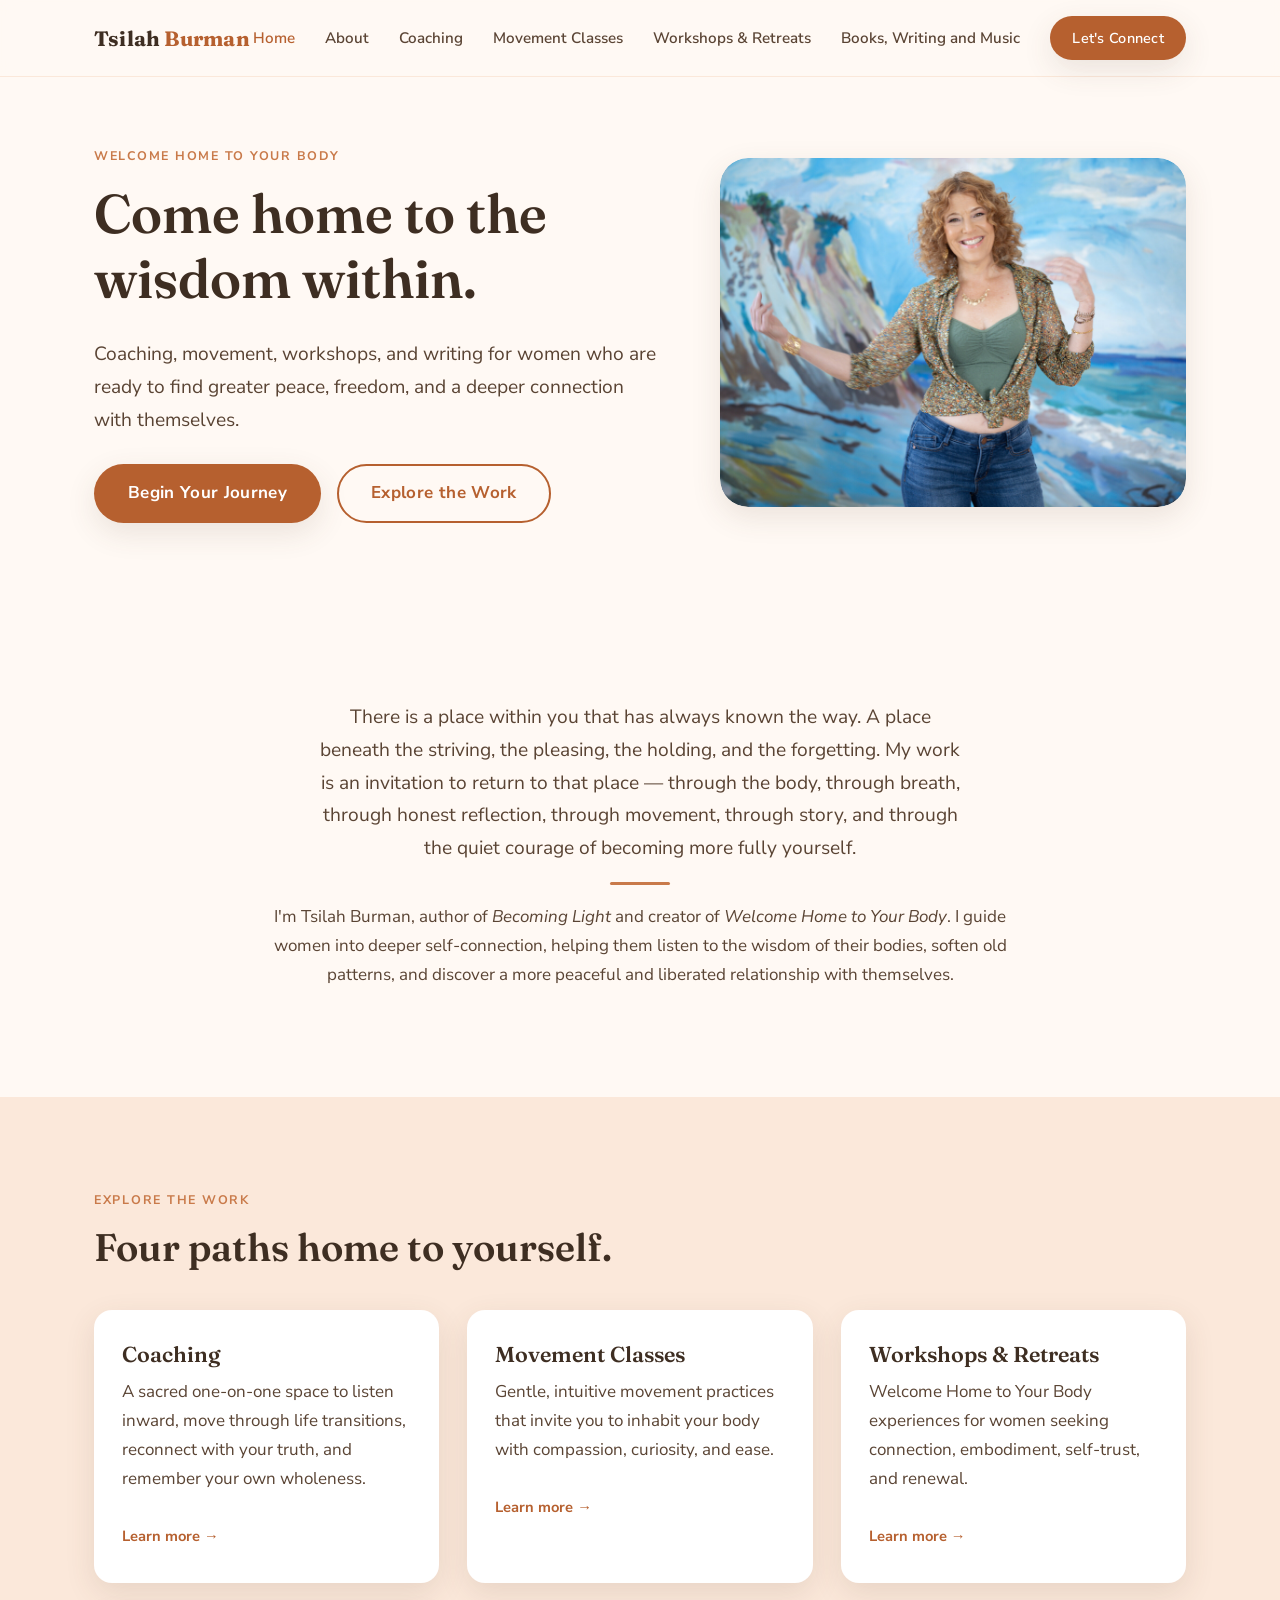
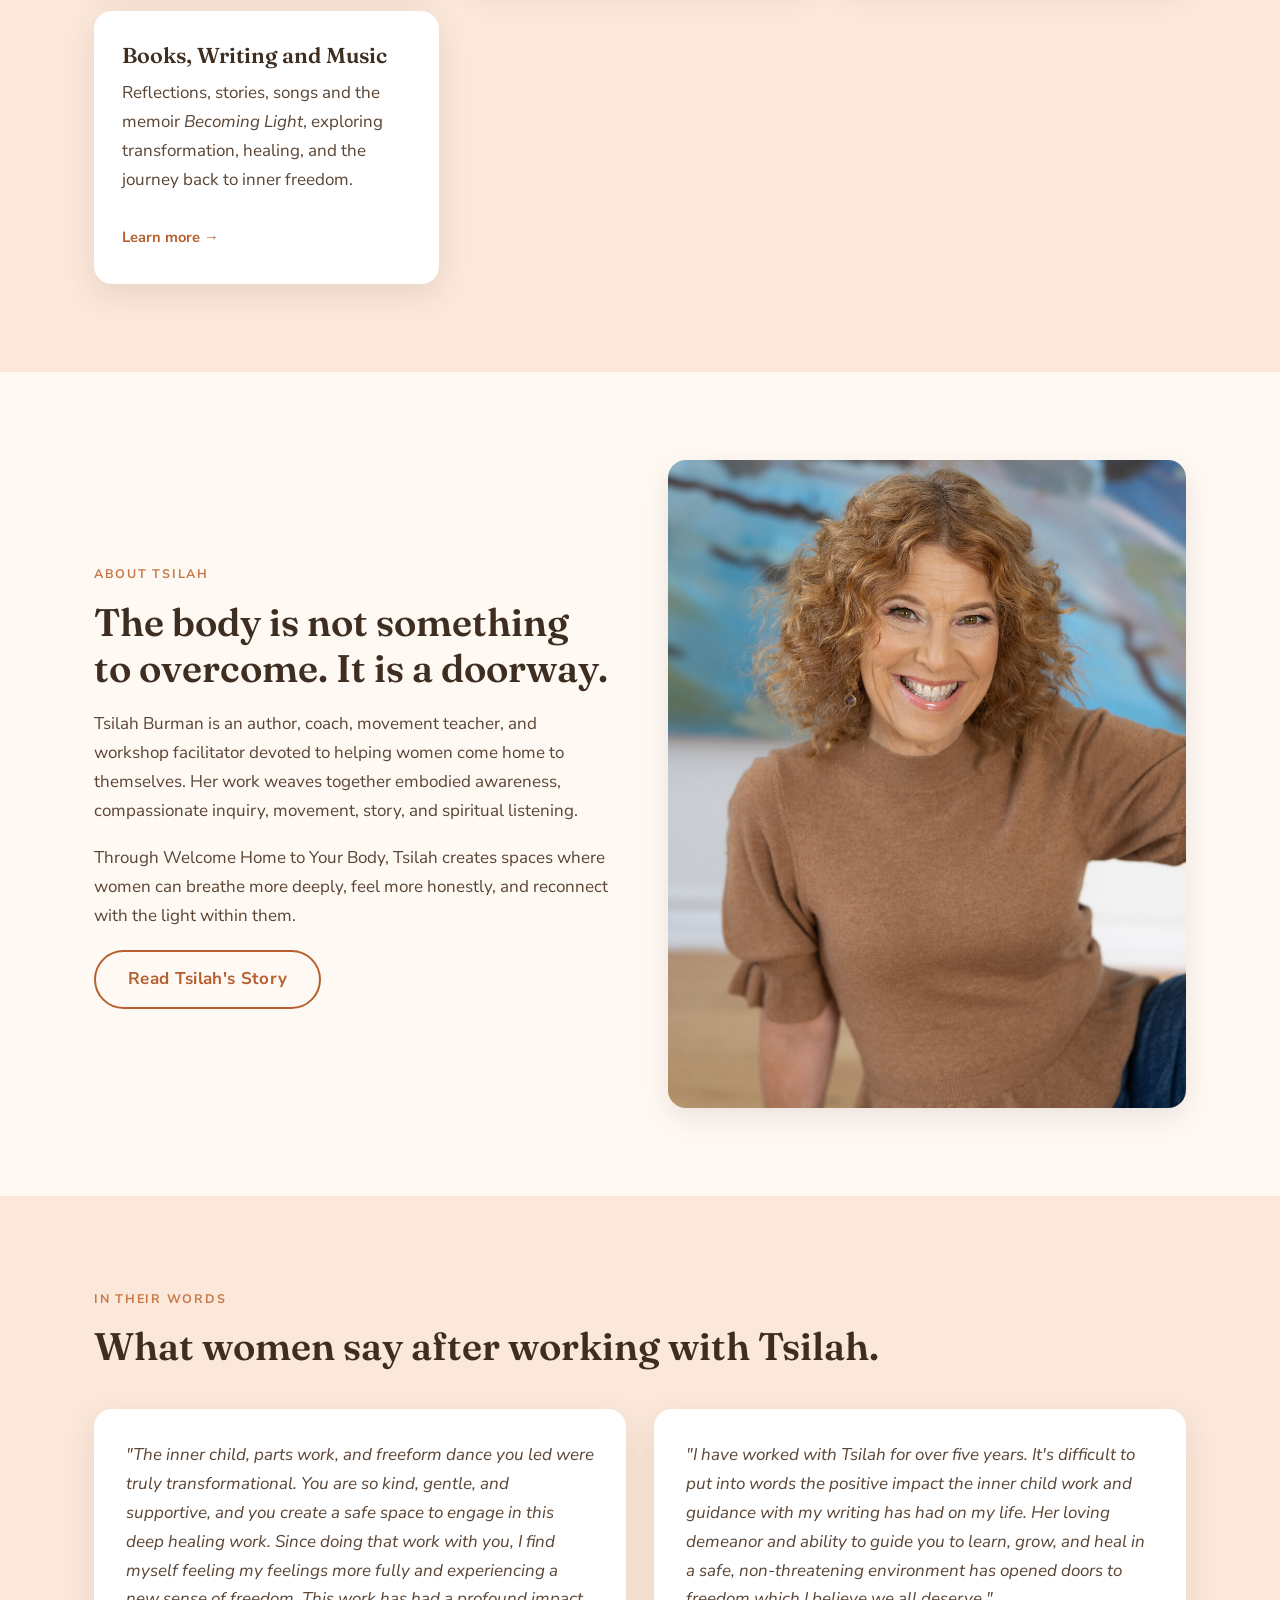
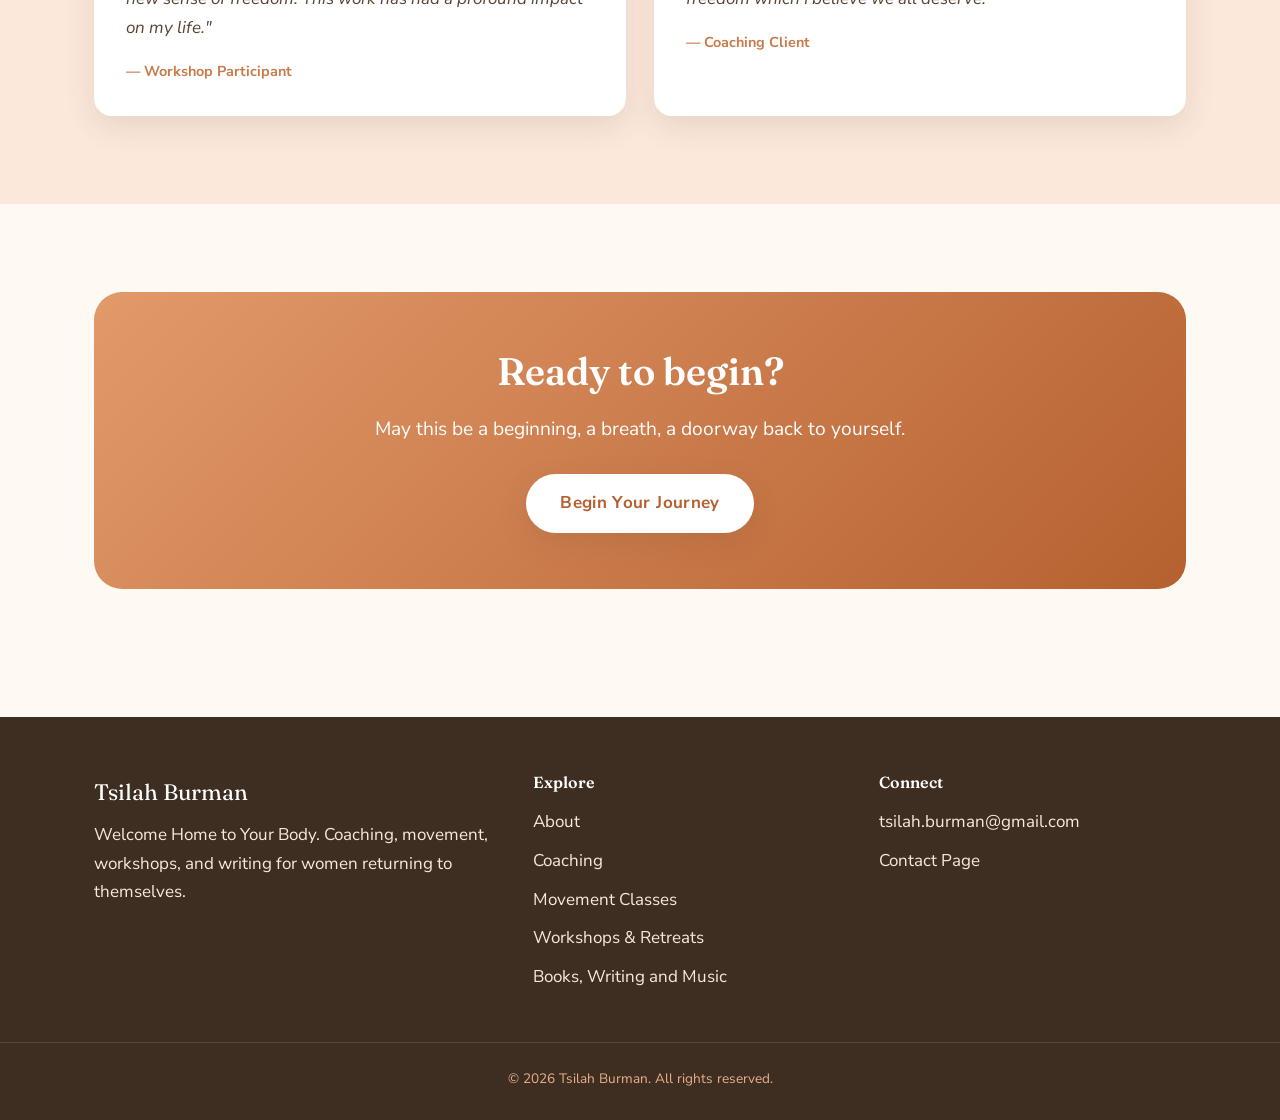
==== index.html @ 359145bc "first commit" ====
<!DOCTYPE html>
<html lang="en">
<head>
<meta charset="UTF-8">
<meta name="viewport" content="width=device-width, initial-scale=1.0">
<title>Welcome Home to Your Body | Tsilah Burman</title>
<meta name="description" content="Coaching, movement, workshops, and writing for women ready to find greater peace, freedom, and a deeper connection with themselves — with Tsilah Burman.">
<link rel="preconnect" href="https://fonts.googleapis.com">
<link href="https://fonts.googleapis.com/css2?family=Fraunces:ital,wght@0,500;0,600;0,700;1,500&family=Nunito+Sans:wght@400;600;700;800&display=swap" rel="stylesheet">
<link rel="stylesheet" href="assets/css/styles.css">
</head>
<body>

<header class="site-header">
  <div class="nav-wrap">
    <a class="brand" href="index.html">Tsilah <span>Burman</span></a>
    <button class="nav-toggle" aria-label="Toggle menu">☰</button>
    <ul class="nav-links">
      <li><a href="index.html" class="active">Home</a></li>
      <li><a href="about.html">About</a></li>
      <li><a href="coaching.html">Coaching</a></li>
      <li><a href="movement-classes.html">Movement Classes</a></li>
      <li><a href="workshops-retreats.html">Workshops &amp; Retreats</a></li>
      <li><a href="books-writing.html">Books, Writing and Music</a></li>
      <li><a href="contact.html" class="btn">Let's Connect</a></li>
    </ul>
  </div>
</header>

<section class="hero">
  <div class="container hero-grid">
    <div>
      <span class="eyebrow">Welcome Home to Your Body</span>
      <h1>Come home to the wisdom within.</h1>
      <p class="lede">Coaching, movement, workshops, and writing for women who are ready to find greater peace, freedom, and a deeper connection with themselves.</p>
      <div class="btn-row">
        <a href="contact.html" class="btn">Begin Your Journey</a>
        <a href="coaching.html" class="btn btn--ghost">Explore the Work</a>
      </div>
    </div>
    <div class="hero-art">
      <img src="assets/images/hero.jpg" alt="Tsilah Burman standing joyfully in front of a hand-painted ocean mural">
    </div>
  </div>
</section>

<section class="section">
  <div class="container">
    <div style="max-width:760px; margin:0 auto; text-align:center;">
      <p class="lede" style="margin:0 auto;">There is a place within you that has always known the way. A place beneath the striving, the pleasing, the holding, and the forgetting. My work is an invitation to return to that place — through the body, through breath, through honest reflection, through movement, through story, and through the quiet courage of becoming more fully yourself.</p>
      <div class="divider"></div>
      <p>I'm Tsilah Burman, author of <em>Becoming Light</em> and creator of <em>Welcome Home to Your Body</em>. I guide women into deeper self-connection, helping them listen to the wisdom of their bodies, soften old patterns, and discover a more peaceful and liberated relationship with themselves.</p>
    </div>
  </div>
</section>

<section class="section section--peach">
  <div class="container">
    <span class="eyebrow">Explore the Work</span>
    <h2>Four paths home to yourself.</h2>
    <div class="grid-3">
      <div class="card">
        <h3>Coaching</h3>
        <p>A sacred one-on-one space to listen inward, move through life transitions, reconnect with your truth, and remember your own wholeness.</p>
        <a class="card-link" href="coaching.html">Learn more →</a>
      </div>
      <div class="card">
        <h3>Movement Classes</h3>
        <p>Gentle, intuitive movement practices that invite you to inhabit your body with compassion, curiosity, and ease.</p>
        <a class="card-link" href="movement-classes.html">Learn more →</a>
      </div>
      <div class="card">
        <h3>Workshops &amp; Retreats</h3>
        <p>Welcome Home to Your Body experiences for women seeking connection, embodiment, self-trust, and renewal.</p>
        <a class="card-link" href="workshops-retreats.html">Learn more →</a>
      </div>
      <div class="card">
        <h3>Books, Writing and Music</h3>
        <p>Reflections, stories, songs and the memoir <em>Becoming Light</em>, exploring transformation, healing, and the journey back to inner freedom.</p>
        <a class="card-link" href="books-writing.html">Learn more →</a>
      </div>
    </div>
  </div>
</section>

<section class="section">
  <div class="container split">
    <div>
      <span class="eyebrow">About Tsilah</span>
      <h2>The body is not something to overcome. It is a doorway.</h2>
      <p>Tsilah Burman is an author, coach, movement teacher, and workshop facilitator devoted to helping women come home to themselves. Her work weaves together embodied awareness, compassionate inquiry, movement, story, and spiritual listening.</p>
      <p>Through Welcome Home to Your Body, Tsilah creates spaces where women can breathe more deeply, feel more honestly, and reconnect with the light within them.</p>
      <a class="btn btn--ghost" href="about.html">Read Tsilah's Story</a>
    </div>
    <div class="split-img">
      <img src="assets/images/headshot.jpg" alt="Portrait of Tsilah Burman smiling warmly">
    </div>
  </div>
</section>

<section class="section section--peach">
  <div class="container">
    <span class="eyebrow">In Their Words</span>
    <h2>What women say after working with Tsilah.</h2>
    <div class="testimonial-grid">
      <div class="testimonial">
        "The inner child, parts work, and freeform dance you led were truly transformational. You are so kind, gentle, and supportive, and you create a safe space to engage in this deep healing work. Since doing that work with you, I find myself feeling my feelings more fully and experiencing a new sense of freedom. This work has had a profound impact on my life."
        <cite>— Workshop Participant</cite>
      </div>
      <div class="testimonial">
        "I have worked with Tsilah for over five years. It's difficult to put into words the positive impact the inner child work and guidance with my writing has had on my life. Her loving demeanor and ability to guide you to learn, grow, and heal in a safe, non-threatening environment has opened doors to freedom which I believe we all deserve."
        <cite>— Coaching Client</cite>
      </div>
    </div>
  </div>
</section>

<section class="section">
  <div class="container">
    <div class="cta-band">
      <h2>Ready to begin?</h2>
      <p class="lede" style="margin:0 auto;">May this be a beginning, a breath, a doorway back to yourself.</p>
      <div class="btn-row" style="justify-content:center;">
        <a href="contact.html" class="btn">Begin Your Journey</a>
      </div>
    </div>
  </div>
</section>

<footer class="site-footer">
  <div class="container footer-grid">
    <div>
      <div class="footer-brand">Tsilah Burman</div>
      <p>Welcome Home to Your Body. Coaching, movement, workshops, and writing for women returning to themselves.</p>
    </div>
    <div>
      <h4>Explore</h4>
      <ul class="footer-links">
        <li><a href="about.html">About</a></li>
        <li><a href="coaching.html">Coaching</a></li>
        <li><a href="movement-classes.html">Movement Classes</a></li>
        <li><a href="workshops-retreats.html">Workshops &amp; Retreats</a></li>
        <li><a href="books-writing.html">Books, Writing and Music</a></li>
      </ul>
    </div>
    <div>
      <h4>Connect</h4>
      <ul class="footer-links">
        <li><a href="mailto:tsilah.burman@gmail.com">tsilah.burman@gmail.com</a></li>
        <li><a href="contact.html">Contact Page</a></li>
      </ul>
    </div>
  </div>
  <div class="footer-bottom">&copy; 2026 Tsilah Burman. All rights reserved.</div>
</footer>

<script src="assets/js/main.js"></script>
</body>
</html>
---- assets/css/styles.css ----
/* ============================
   Welcome Home to Your Body
   Tsilah Burman — Site Styles
   ============================ */

:root {
  --cream: #FFF9F4;
  --peach-light: #FBE8DA;
  --peach: #EAB08A;
  --peach-mid: #E29A6B;
  --peach-deep: #C97A4A;
  --terracotta: #B6602F;
  --brown-text: #5A4434;
  --brown-deep: #3E2E22;
  --white: #FFFFFF;
  --shadow: 0 10px 30px rgba(90, 68, 52, 0.12);
  --radius: 18px;
  --serif: "Fraunces", Georgia, "Times New Roman", serif;
  --sans: "Nunito Sans", "Segoe UI", Helvetica, Arial, sans-serif;
}

* { box-sizing: border-box; }

html { scroll-behavior: smooth; }

body {
  margin: 0;
  font-family: var(--sans);
  color: var(--brown-text);
  background: var(--cream);
  line-height: 1.7;
  font-size: 17px;
}

img { max-width: 100%; display: block; border-radius: var(--radius); }

a { color: var(--terracotta); text-decoration: none; }
a:hover { color: var(--peach-deep); }

h1, h2, h3, h4 {
  font-family: var(--serif);
  color: var(--brown-deep);
  line-height: 1.2;
  margin: 0 0 0.5em;
  font-weight: 600;
}

h1 { font-size: clamp(2.2rem, 5vw, 3.4rem); }
h2 { font-size: clamp(1.7rem, 3.5vw, 2.4rem); }
h3 { font-size: 1.35rem; }

p { margin: 0 0 1.1em; }

.container {
  max-width: 1140px;
  margin: 0 auto;
  padding: 0 24px;
}

.section {
  padding: 88px 0;
}

.section--tight { padding: 56px 0; }

.section--peach {
  background: var(--peach-light);
}

.eyebrow {
  font-family: var(--sans);
  text-transform: uppercase;
  letter-spacing: 0.14em;
  font-size: 0.78rem;
  font-weight: 700;
  color: var(--peach-deep);
  margin-bottom: 14px;
  display: inline-block;
}

.lede {
  font-size: 1.2rem;
  color: var(--brown-text);
  max-width: 640px;
}

.btn {
  display: inline-block;
  font-family: var(--sans);
  font-weight: 700;
  letter-spacing: 0.02em;
  padding: 15px 34px;
  border-radius: 999px;
  background: var(--terracotta);
  color: var(--white) !important;
  transition: transform 0.18s ease, box-shadow 0.18s ease, background 0.18s ease;
  box-shadow: var(--shadow);
}

.btn:hover {
  background: var(--peach-deep);
  transform: translateY(-2px);
}

.btn--ghost {
  background: transparent;
  border: 2px solid var(--terracotta);
  color: var(--terracotta) !important;
  box-shadow: none;
  padding: 13px 32px;
}

.btn--ghost:hover {
  background: var(--terracotta);
  color: var(--white) !important;
}

.btn-row { display: flex; gap: 16px; flex-wrap: wrap; margin-top: 28px; }

/* ---------- Header / Nav ---------- */

.site-header {
  position: sticky;
  top: 0;
  z-index: 50;
  background: rgba(255, 249, 244, 0.92);
  backdrop-filter: blur(8px);
  border-bottom: 1px solid var(--peach-light);
}

.nav-wrap {
  max-width: 1140px;
  margin: 0 auto;
  padding: 16px 24px;
  display: flex;
  align-items: center;
  justify-content: space-between;
}

.brand {
  font-family: var(--serif);
  font-size: 1.3rem;
  font-weight: 700;
  color: var(--brown-deep) !important;
  letter-spacing: 0.01em;
}

.brand span { color: var(--terracotta); }

.nav-links {
  display: flex;
  gap: 30px;
  list-style: none;
  margin: 0;
  padding: 0;
  align-items: center;
}

.nav-links a {
  color: var(--brown-text);
  font-weight: 600;
  font-size: 0.95rem;
}

.nav-links a.active,
.nav-links a:hover {
  color: var(--terracotta);
}

.nav-links .btn {
  padding: 10px 22px;
  font-size: 0.9rem;
}

.nav-toggle {
  display: none;
  background: none;
  border: none;
  font-size: 1.6rem;
  color: var(--brown-deep);
  cursor: pointer;
}

@media (max-width: 880px) {
  .nav-toggle { display: block; }
  .nav-links {
    position: absolute;
    top: 100%;
    left: 0;
    right: 0;
    background: var(--cream);
    flex-direction: column;
    align-items: flex-start;
    gap: 18px;
    padding: 24px;
    border-bottom: 1px solid var(--peach-light);
    display: none;
  }
  .nav-links.open { display: flex; }
}

/* ---------- Hero ---------- */

.hero {
  padding: 64px 0 90px;
  overflow: hidden;
}

.hero-grid {
  display: grid;
  grid-template-columns: 1.1fr 0.9fr;
  gap: 56px;
  align-items: center;
}

.hero-art {
  border-radius: 28px;
  overflow: hidden;
  box-shadow: var(--shadow);
}

.hero-art img { border-radius: 28px; }

@media (max-width: 880px) {
  .hero-grid { grid-template-columns: 1fr; }
  .hero-art { order: -1; }
}

/* ---------- Page hero (sub pages) ---------- */

.page-hero {
  padding: 64px 0 56px;
  text-align: center;
}

.page-hero .lede { margin: 0 auto; }

/* ---------- Cards / Grid ---------- */

.grid-3 {
  display: grid;
  grid-template-columns: repeat(3, 1fr);
  gap: 28px;
  margin-top: 40px;
}

@media (max-width: 880px) {
  .grid-3 { grid-template-columns: 1fr; }
}

.card {
  background: var(--white);
  border-radius: var(--radius);
  padding: 32px 28px;
  box-shadow: var(--shadow);
}

.card h3 { margin-bottom: 10px; }

.card a.card-link {
  font-weight: 700;
  font-size: 0.92rem;
  display: inline-block;
  margin-top: 12px;
}

/* ---------- Two column layout ---------- */

.split {
  display: grid;
  grid-template-columns: 1fr 1fr;
  gap: 56px;
  align-items: center;
}

.split.reverse .split-img { order: 2; }

@media (max-width: 880px) {
  .split { grid-template-columns: 1fr; }
  .split.reverse .split-img { order: -1; }
}

.split-img img { box-shadow: var(--shadow); }

/* ---------- Lists with checkmarks ---------- */

ul.soft-list {
  list-style: none;
  padding: 0;
  margin: 24px 0;
}

ul.soft-list li {
  position: relative;
  padding-left: 32px;
  margin-bottom: 14px;
  color: var(--brown-text);
}

ul.soft-list li::before {
  content: "✦";
  position: absolute;
  left: 0;
  top: 0;
  color: var(--peach-deep);
}

/* ---------- Testimonials ---------- */

.testimonial {
  background: var(--white);
  border-radius: var(--radius);
  padding: 32px;
  box-shadow: var(--shadow);
  font-style: italic;
  color: var(--brown-text);
  position: relative;
}

.testimonial cite {
  display: block;
  margin-top: 16px;
  font-style: normal;
  font-weight: 700;
  color: var(--peach-deep);
  font-size: 0.9rem;
}

.testimonial-grid {
  display: grid;
  grid-template-columns: 1fr 1fr;
  gap: 28px;
  margin-top: 40px;
}

@media (max-width: 880px) {
  .testimonial-grid { grid-template-columns: 1fr; }
}

/* ---------- CTA band ---------- */

.cta-band {
  background: linear-gradient(135deg, var(--peach-mid), var(--terracotta));
  color: var(--white);
  border-radius: 28px;
  padding: 56px;
  text-align: center;
}

.cta-band h2, .cta-band p { color: var(--white); }
.cta-band .btn { background: var(--white); color: var(--terracotta) !important; }
.cta-band .btn:hover { background: var(--brown-deep); color: var(--white) !important; }

/* ---------- Form ---------- */

form.contact-form {
  display: grid;
  gap: 18px;
  max-width: 560px;
}

form.contact-form label {
  font-weight: 700;
  font-size: 0.9rem;
  color: var(--brown-deep);
  display: block;
  margin-bottom: 6px;
}

form.contact-form input,
form.contact-form select,
form.contact-form textarea {
  width: 100%;
  padding: 13px 16px;
  border-radius: 12px;
  border: 1.5px solid var(--peach);
  background: var(--white);
  font-family: var(--sans);
  font-size: 1rem;
  color: var(--brown-text);
}

form.contact-form input:focus,
form.contact-form select:focus,
form.contact-form textarea:focus {
  outline: none;
  border-color: var(--terracotta);
}

/* ---------- Footer ---------- */

.site-footer {
  background: var(--brown-deep);
  color: var(--peach-light);
  padding: 56px 0 30px;
  margin-top: 40px;
}

.footer-grid {
  display: grid;
  grid-template-columns: 1.3fr 1fr 1fr;
  gap: 40px;
}

@media (max-width: 880px) {
  .footer-grid { grid-template-columns: 1fr; gap: 28px; }
}

.site-footer h4 {
  color: var(--white);
  font-size: 1rem;
  margin-bottom: 16px;
}

.site-footer a { color: var(--peach-light); }
.site-footer a:hover { color: var(--peach); }

.footer-brand {
  font-family: var(--serif);
  font-size: 1.4rem;
  color: var(--white);
  margin-bottom: 10px;
}

.footer-links { list-style: none; padding: 0; margin: 0; }
.footer-links li { margin-bottom: 10px; }

.footer-bottom {
  text-align: center;
  margin-top: 40px;
  padding-top: 24px;
  border-top: 1px solid rgba(255,255,255,0.12);
  font-size: 0.85rem;
  color: var(--peach);
}

/* ---------- Quote / signature line ---------- */

.signature-line {
  text-align: center;
  font-family: var(--serif);
  font-style: italic;
  font-size: 1.25rem;
  color: var(--brown-deep);
  max-width: 680px;
  margin: 0 auto;
}

.divider {
  width: 60px;
  height: 3px;
  background: var(--peach-deep);
  border-radius: 3px;
  margin: 18px auto;
}
.divider--left { margin: 18px 0; }
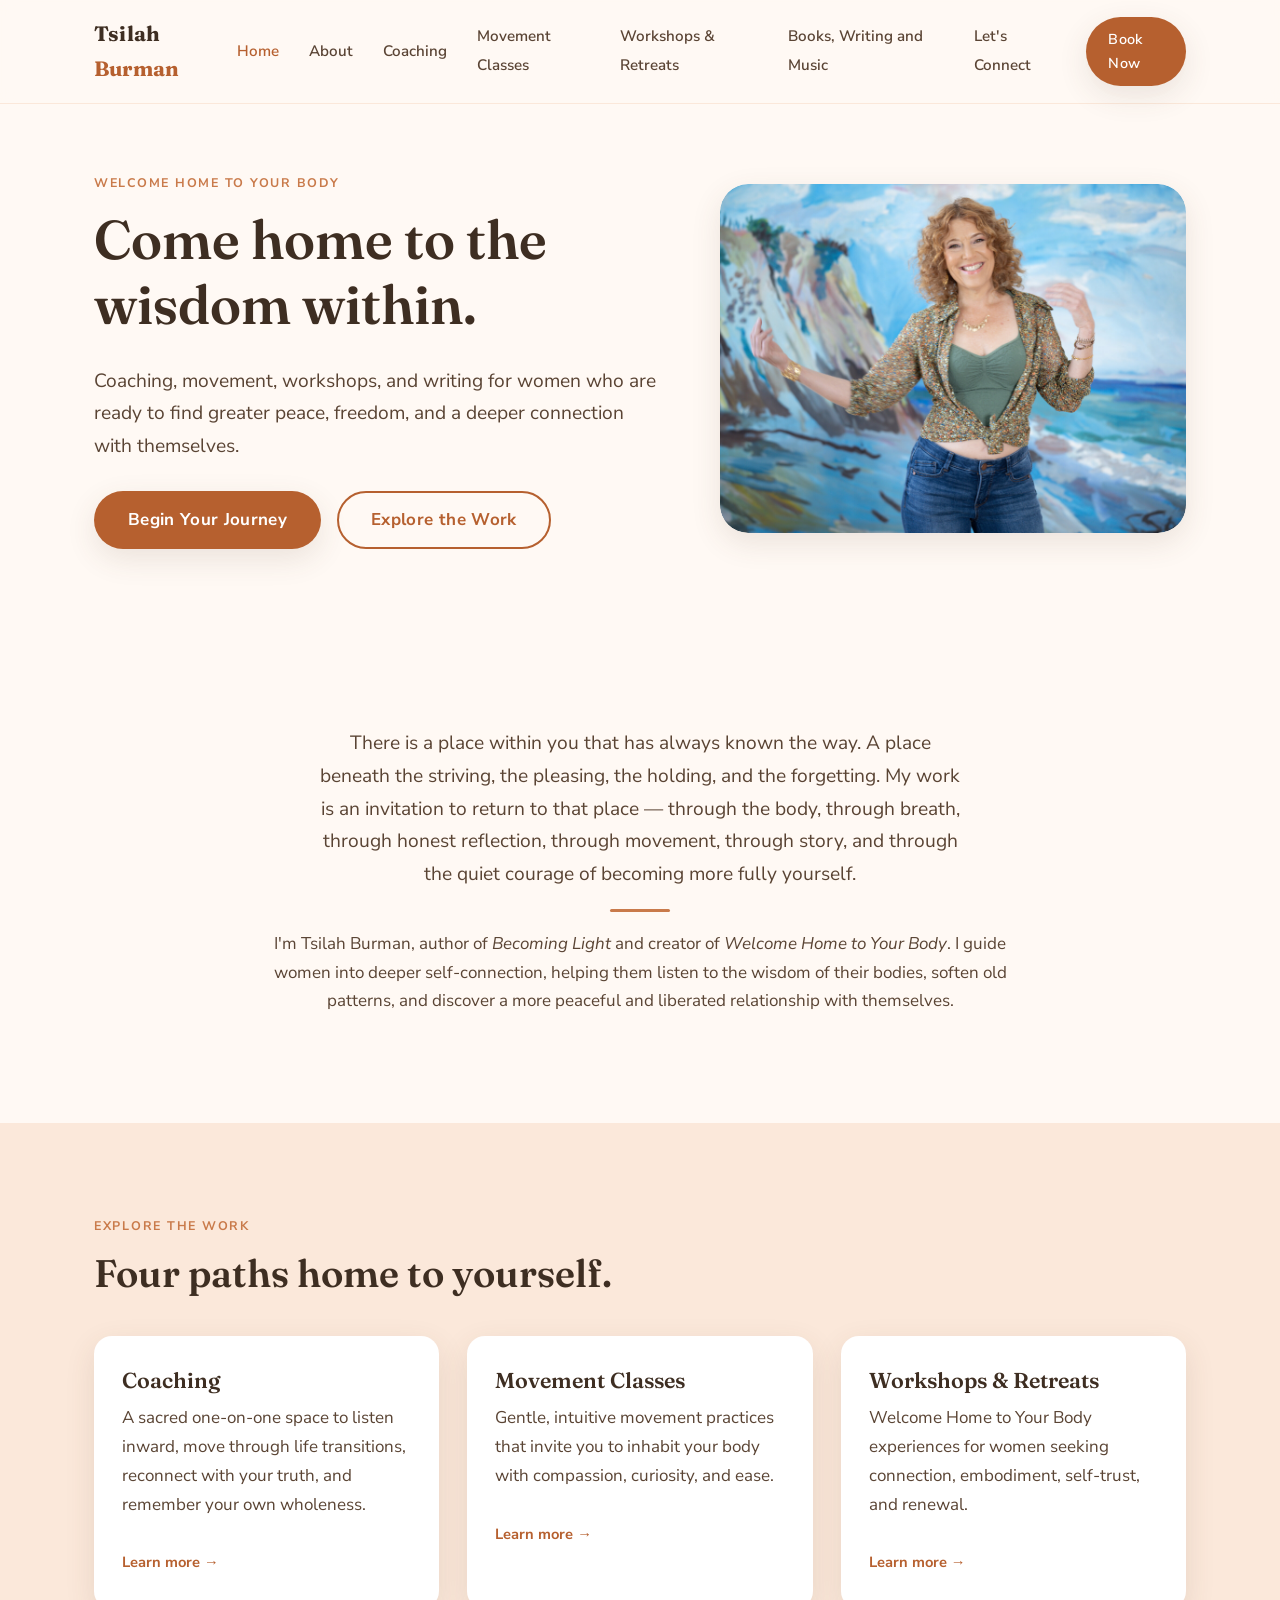
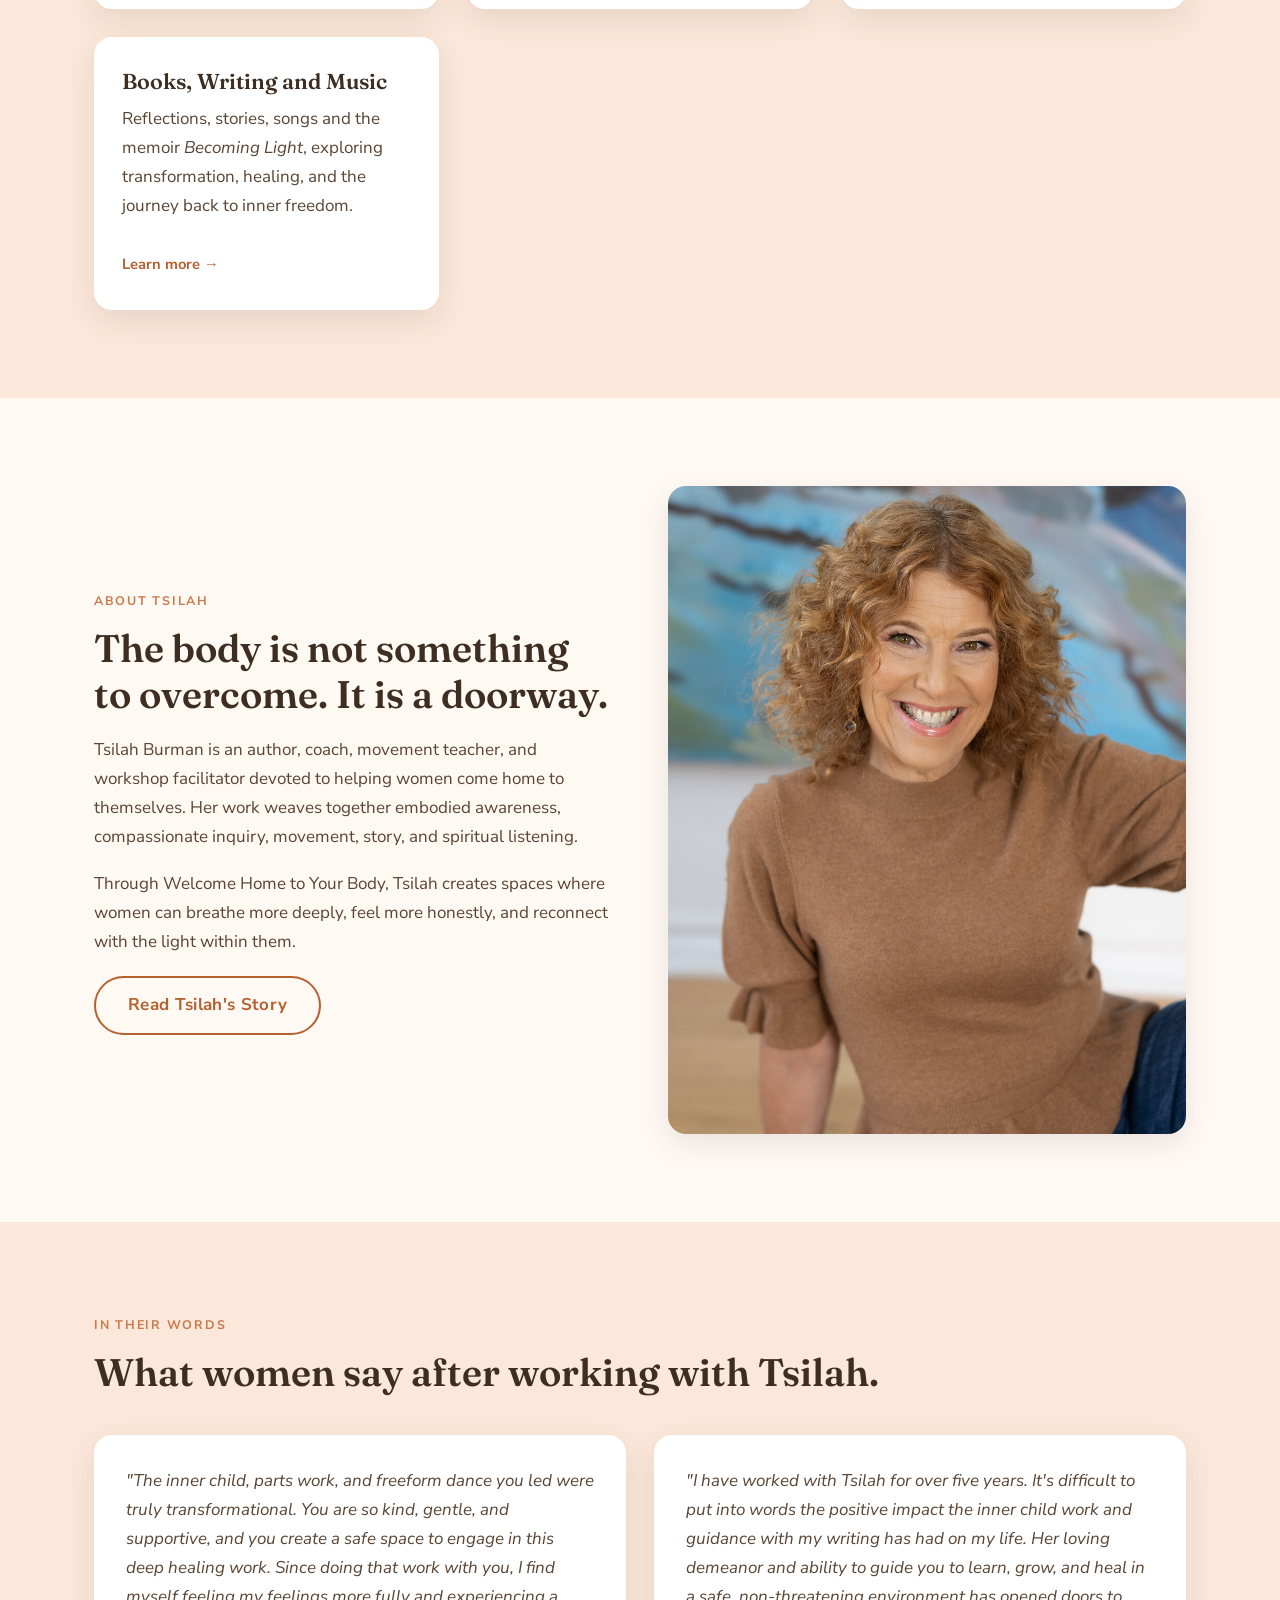
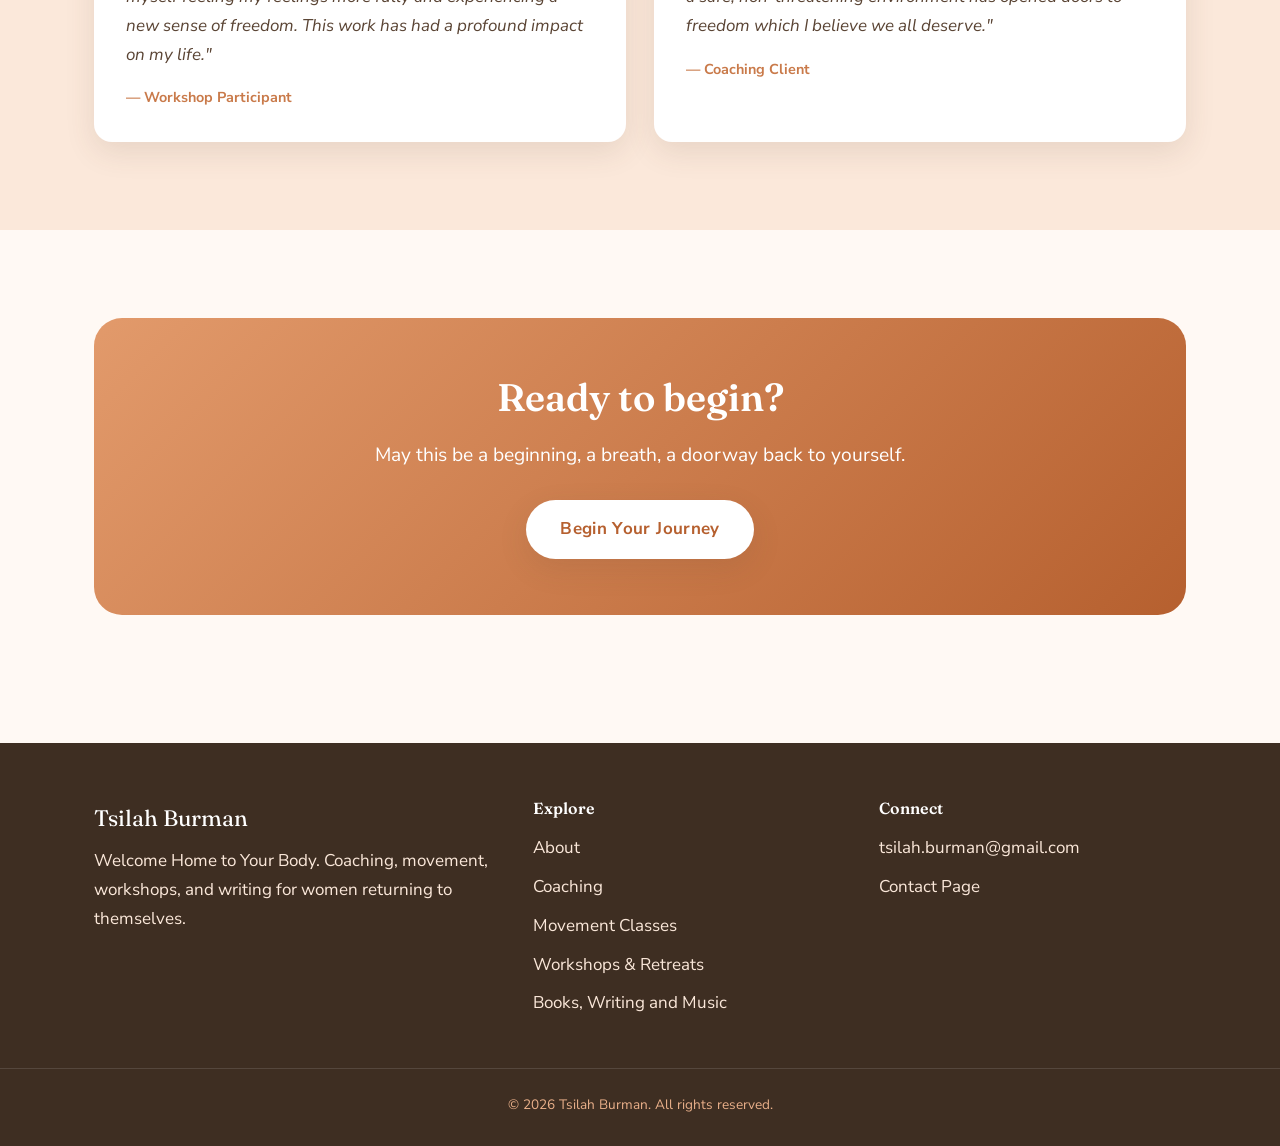
==== commit 8986550f: "Add Book Now page Add Book Now page" ====
--- a/index.html
+++ b/index.html
@@ -22,7 +22,8 @@
       <li><a href="movement-classes.html">Movement Classes</a></li>
       <li><a href="workshops-retreats.html">Workshops &amp; Retreats</a></li>
       <li><a href="books-writing.html">Books, Writing and Music</a></li>
-      <li><a href="contact.html" class="btn">Let's Connect</a></li>
+      <li><a href="contact.html">Let's Connect</a></li>
+      <li><a href="book.html" class="btn">Book Now</a></li>
     </ul>
   </div>
 </header>
@@ -155,5 +156,8 @@
 </footer>
 
 <script src="assets/js/main.js"></script>
+<!-- Start of HubSpot Embed Code -->
+<script type="text/javascript" id="hs-script-loader" async defer src="//js-na2.hs-scripts.com/246640517.js"></script>
+<!-- End of HubSpot Embed Code -->
 </body>
 </html>
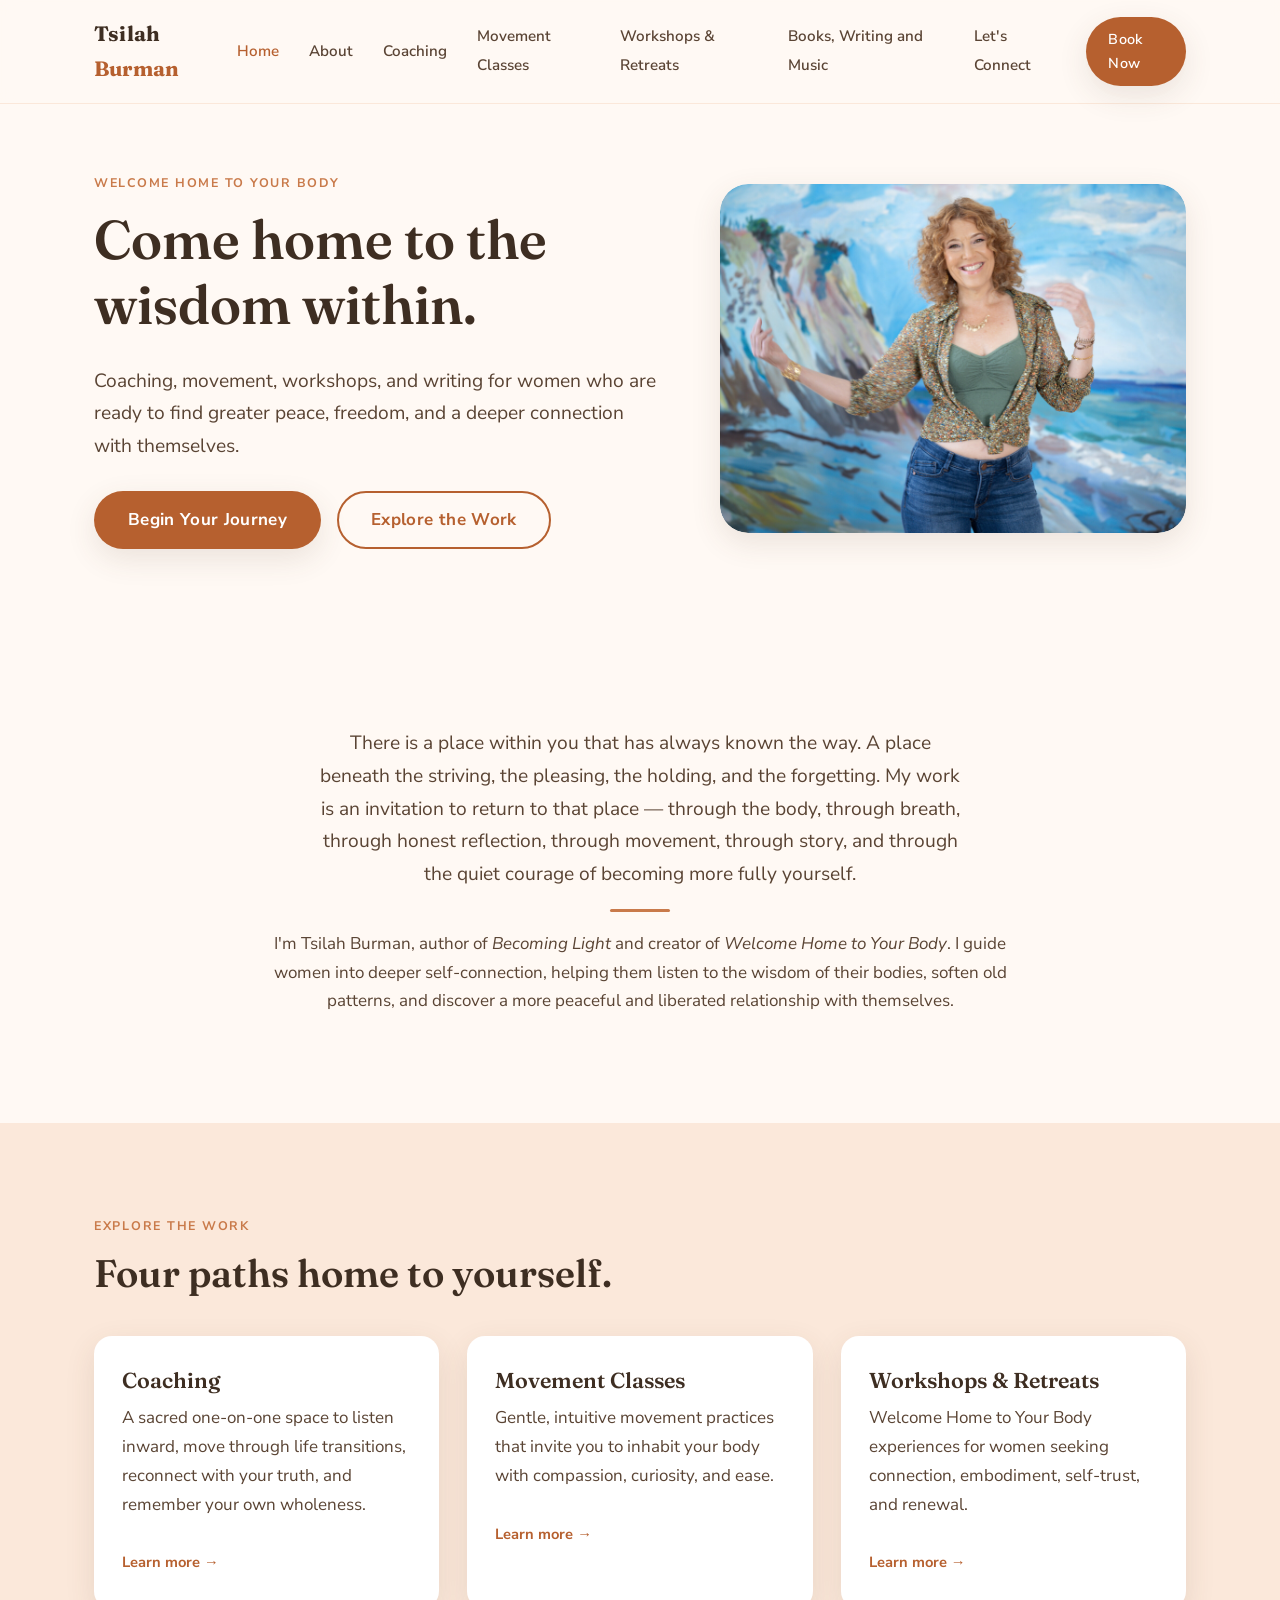
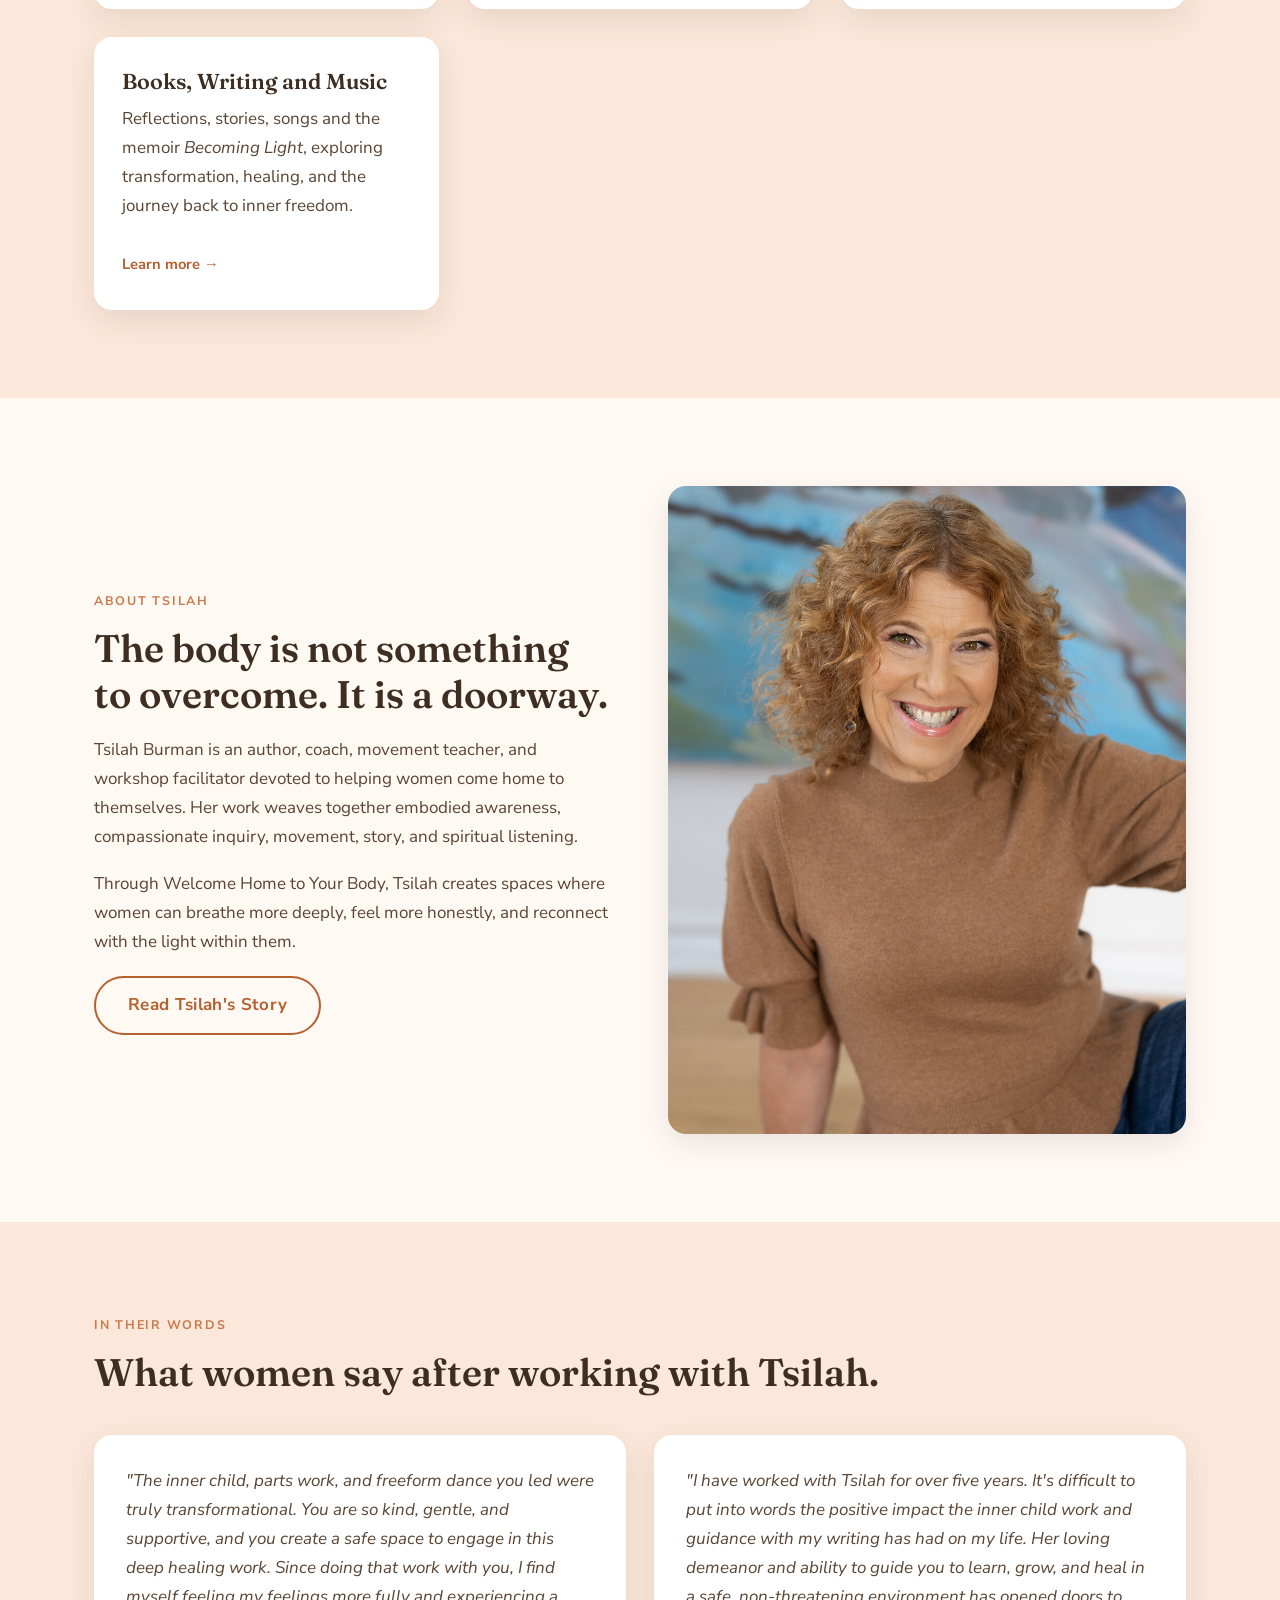
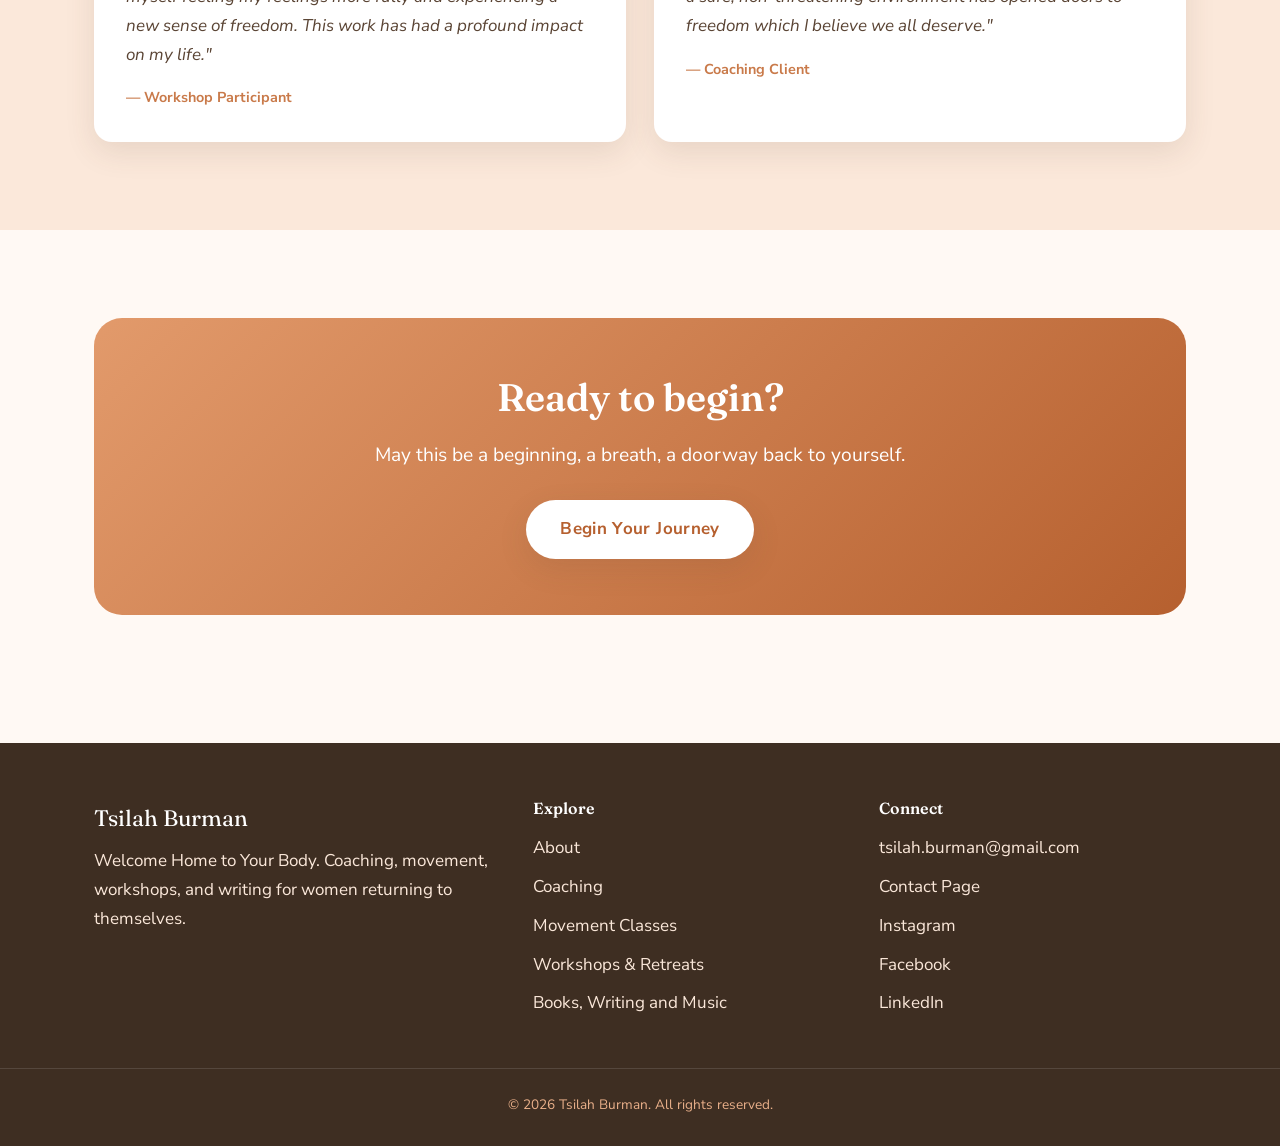
==== commit 50719045: "Social Media added Social media added" ====
--- a/index.html
+++ b/index.html
@@ -8,6 +8,14 @@
 <link rel="preconnect" href="https://fonts.googleapis.com">
 <link href="https://fonts.googleapis.com/css2?family=Fraunces:ital,wght@0,500;0,600;0,700;1,500&family=Nunito+Sans:wght@400;600;700;800&display=swap" rel="stylesheet">
 <link rel="stylesheet" href="assets/css/styles.css">
+<!-- Google tag (gtag.js) -->
+<script async src="https://www.googletagmanager.com/gtag/js?id=G-9420TD0KE1"></script>
+<script>
+  window.dataLayer = window.dataLayer || [];
+  function gtag(){dataLayer.push(arguments);}
+  gtag('js', new Date());
+  gtag('config', 'G-9420TD0KE1');
+</script>
 </head>
 <body>
 
@@ -149,6 +157,9 @@
       <ul class="footer-links">
         <li><a href="mailto:tsilah.burman@gmail.com">tsilah.burman@gmail.com</a></li>
         <li><a href="contact.html">Contact Page</a></li>
+        <li><a href="https://www.instagram.com/tsilahb/" target="_blank" rel="noopener">Instagram</a></li>
+        <li><a href="https://www.facebook.com/tsilah.burman" target="_blank" rel="noopener">Facebook</a></li>
+        <li><a href="https://www.linkedin.com/in/tsilah-burman-02950ab/" target="_blank" rel="noopener">LinkedIn</a></li>
       </ul>
     </div>
   </div>
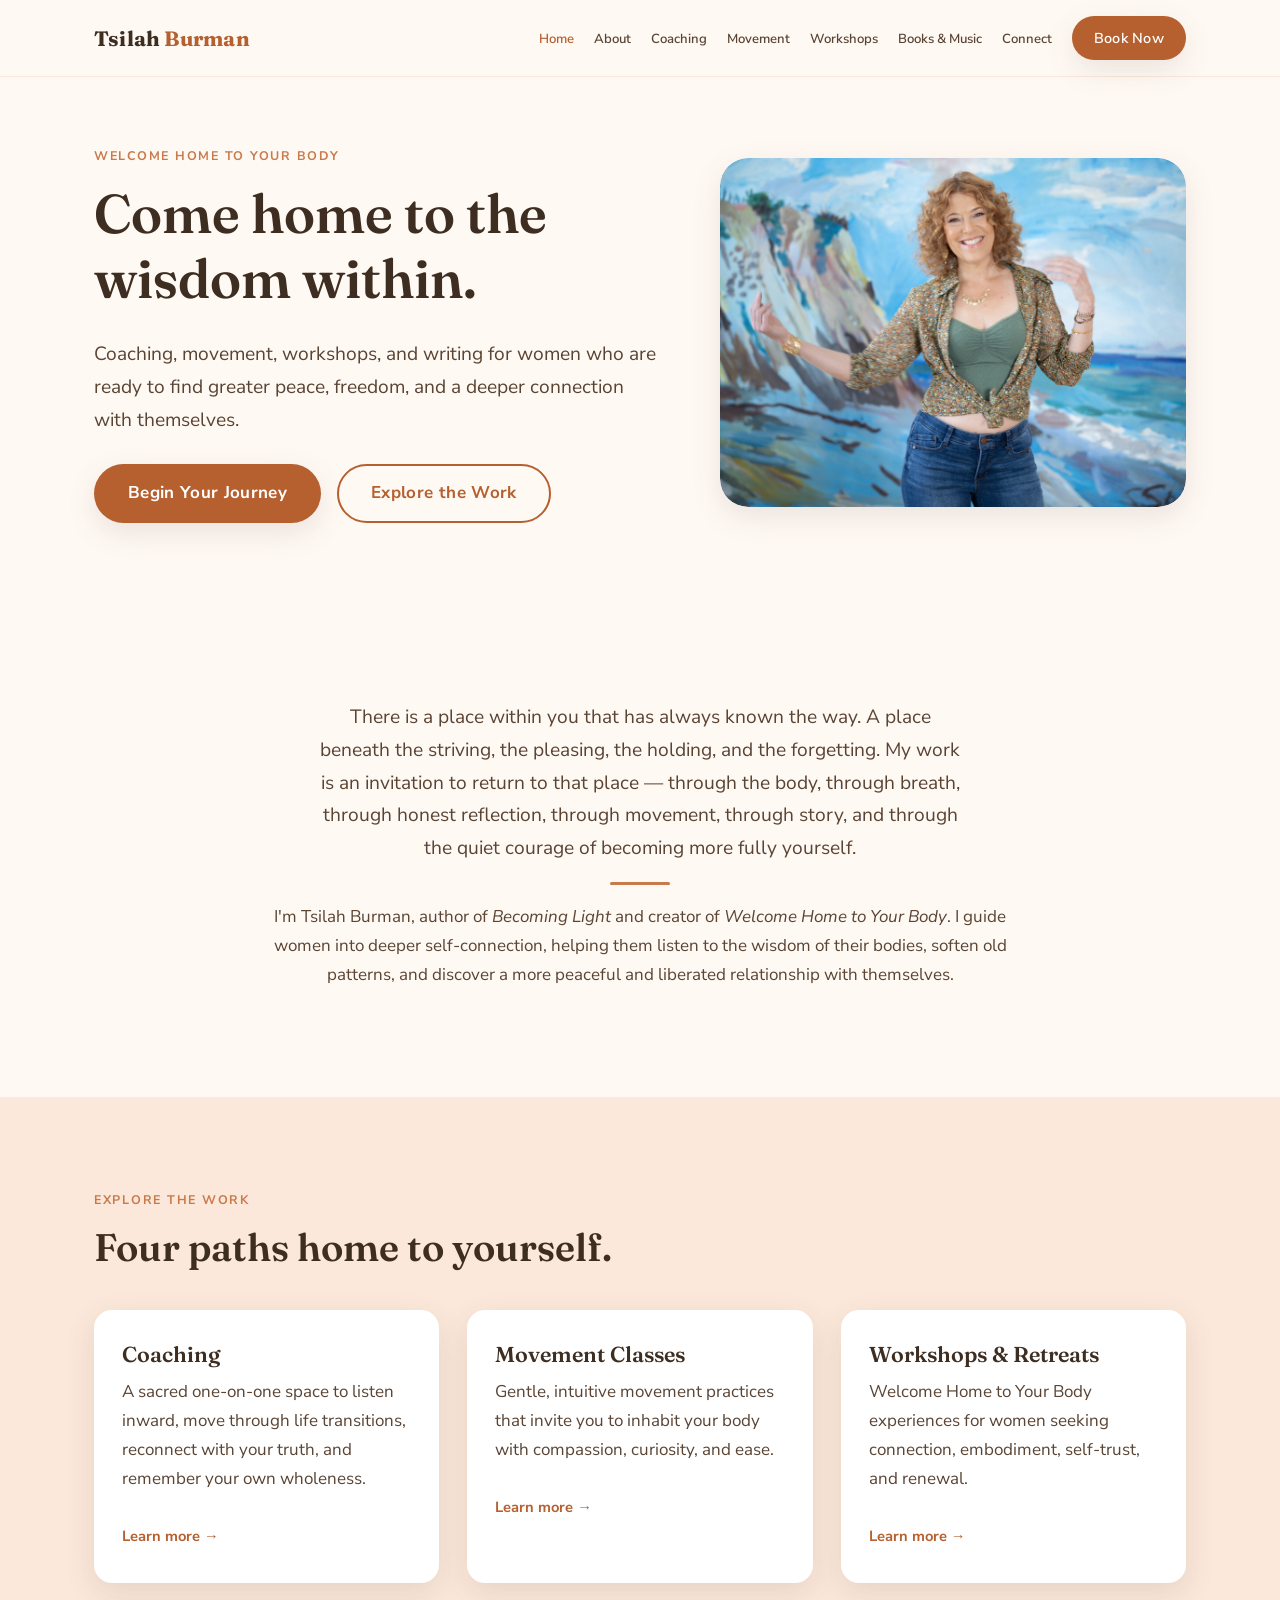
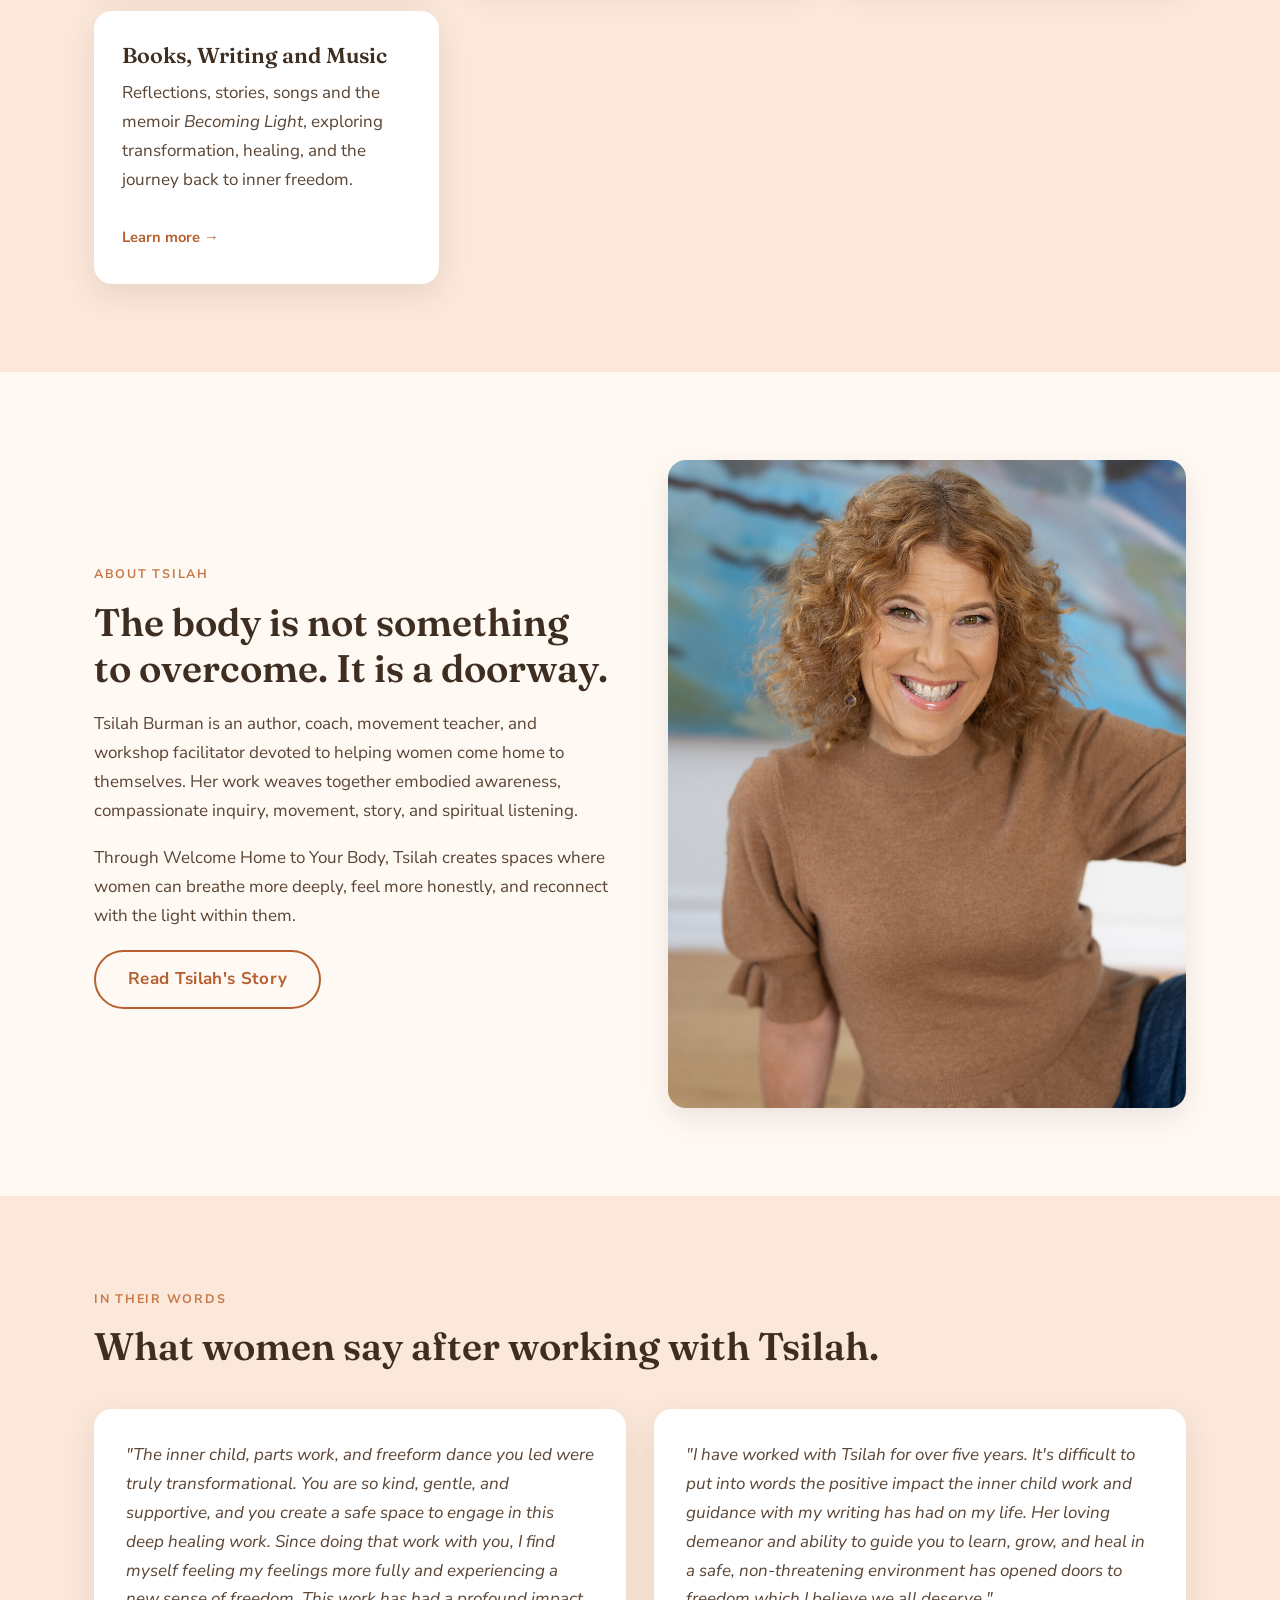
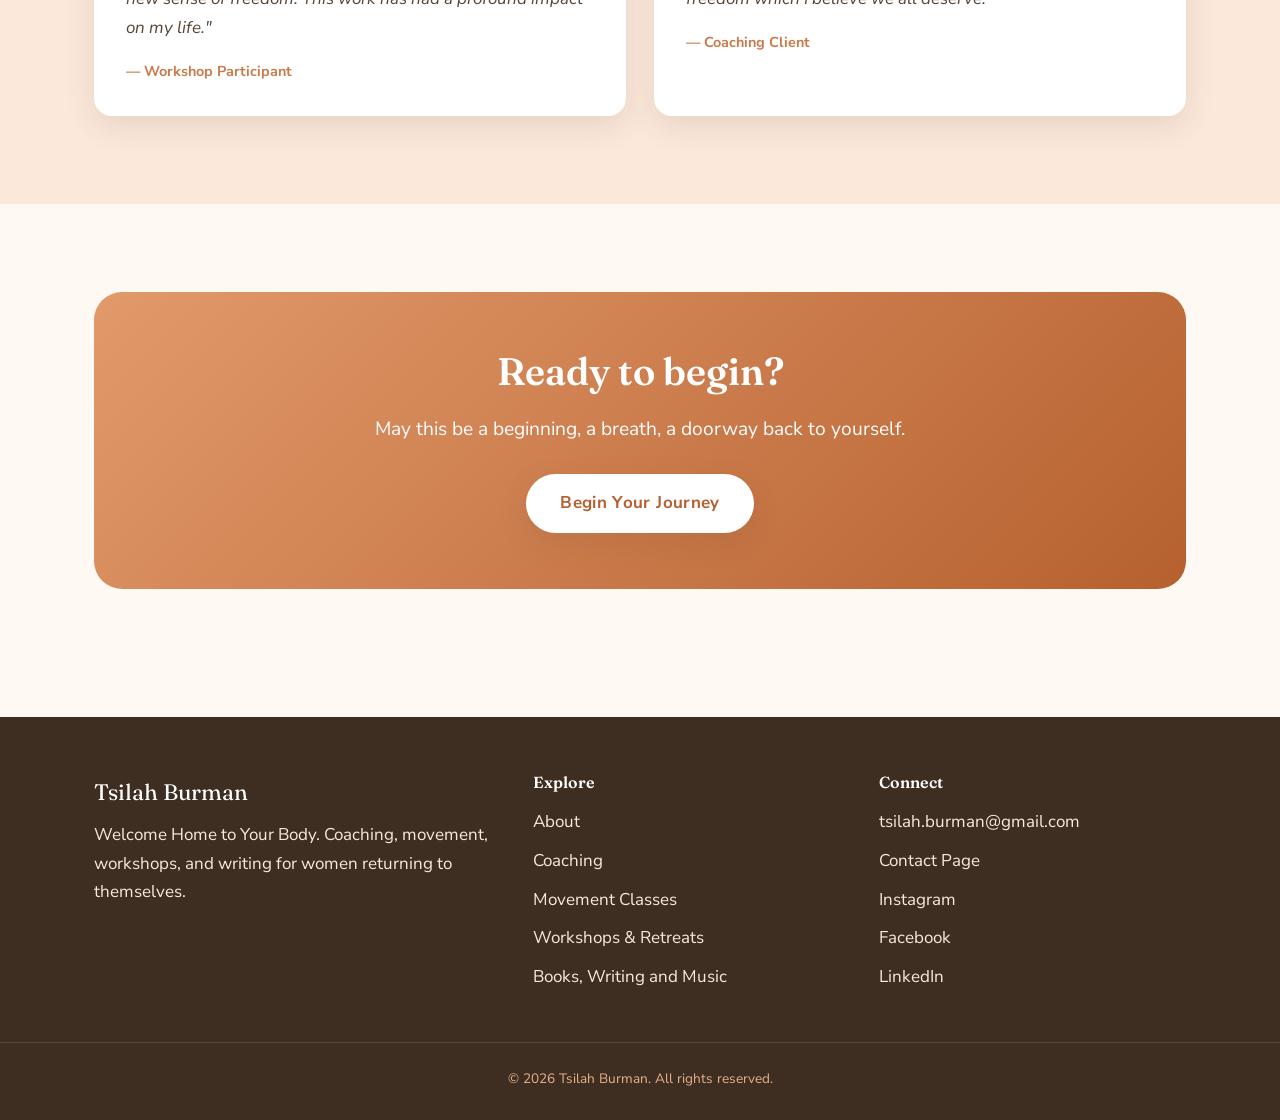
==== commit 98096af0: "Navigation label fix" ====
--- a/index.html
+++ b/index.html
@@ -27,10 +27,10 @@
       <li><a href="index.html" class="active">Home</a></li>
       <li><a href="about.html">About</a></li>
       <li><a href="coaching.html">Coaching</a></li>
-      <li><a href="movement-classes.html">Movement Classes</a></li>
-      <li><a href="workshops-retreats.html">Workshops &amp; Retreats</a></li>
-      <li><a href="books-writing.html">Books, Writing and Music</a></li>
-      <li><a href="contact.html">Let's Connect</a></li>
+      <li><a href="movement-classes.html">Movement</a></li>
+      <li><a href="workshops-retreats.html">Workshops</a></li>
+      <li><a href="books-writing.html">Books &amp; Music</a></li>
+      <li><a href="contact.html">Connect</a></li>
       <li><a href="book.html" class="btn">Book Now</a></li>
     </ul>
   </div>
--- a/assets/css/styles.css
+++ b/assets/css/styles.css
@@ -149,7 +149,7 @@
 
 .nav-links {
   display: flex;
-  gap: 30px;
+  gap: 20px;
   list-style: none;
   margin: 0;
   padding: 0;
@@ -159,7 +159,7 @@
 .nav-links a {
   color: var(--brown-text);
   font-weight: 600;
-  font-size: 0.95rem;
+  font-size: 0.82rem;
 }
 
 .nav-links a.active,
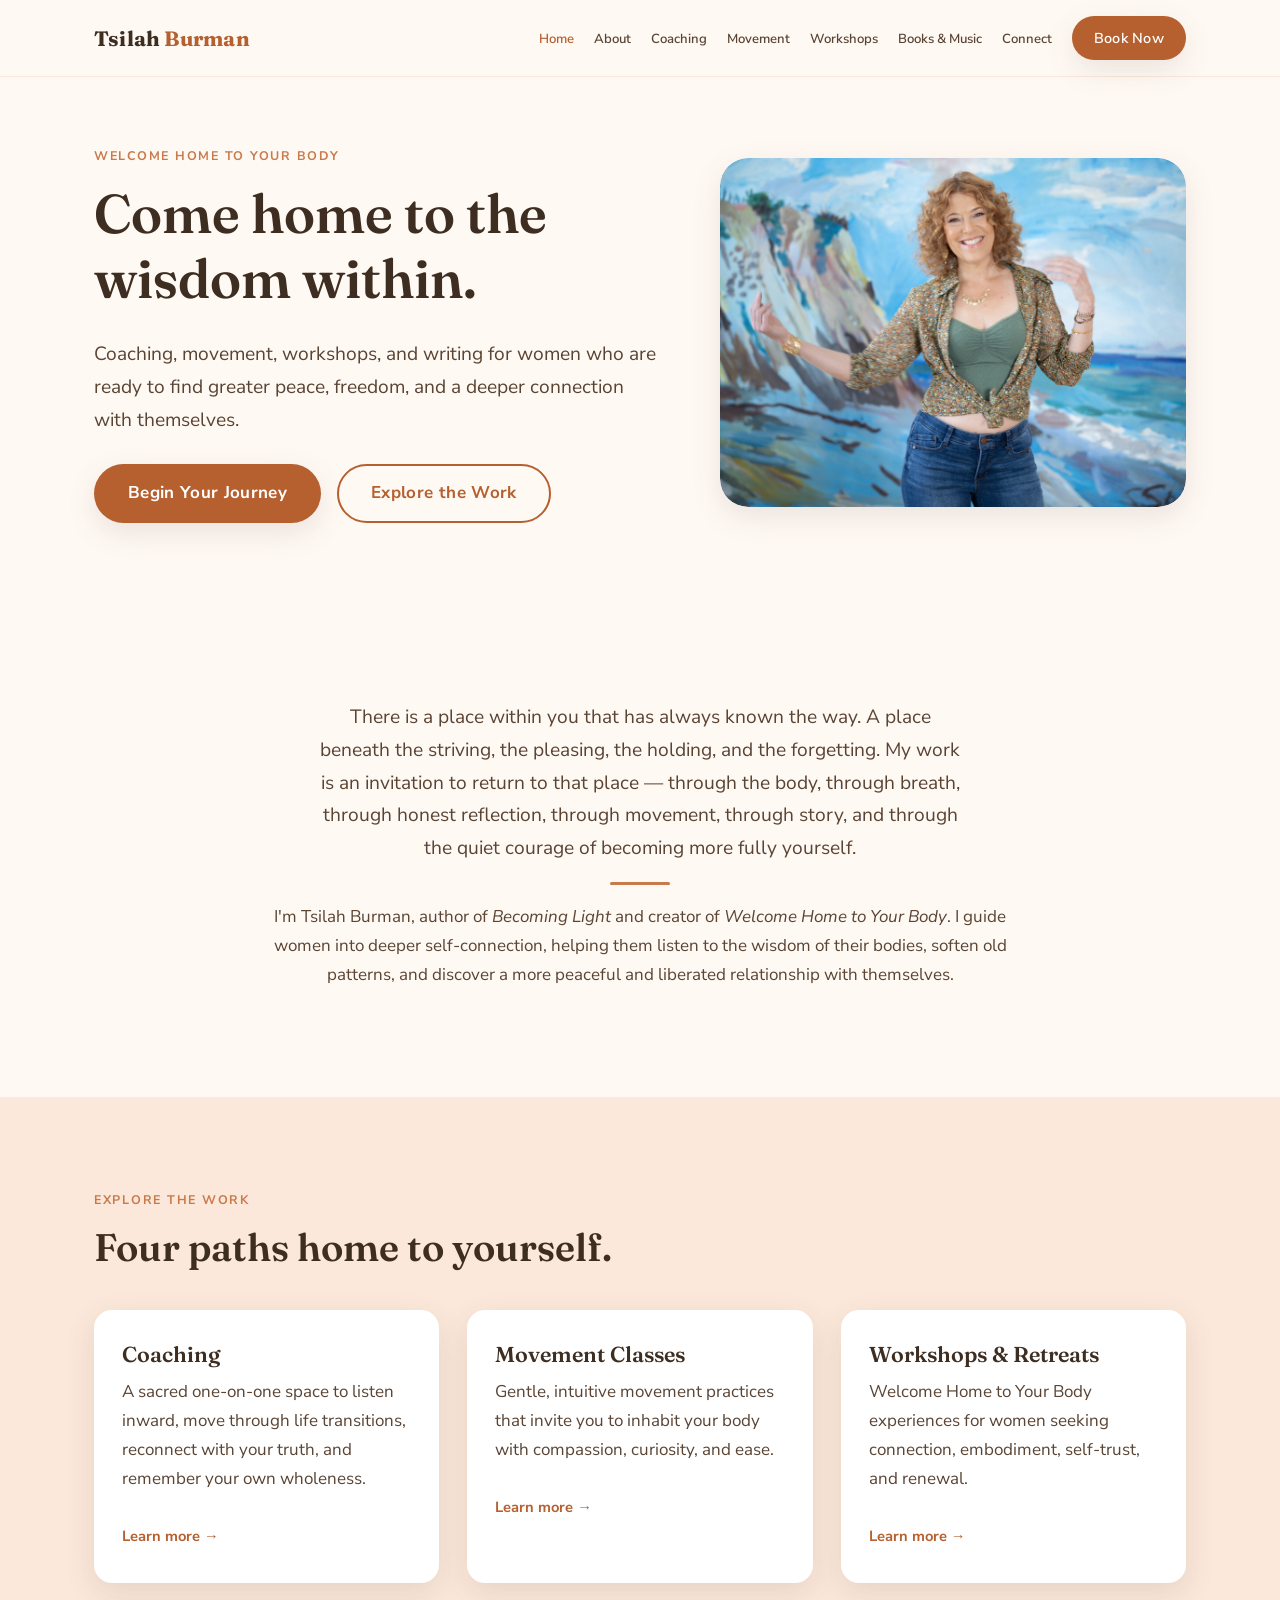
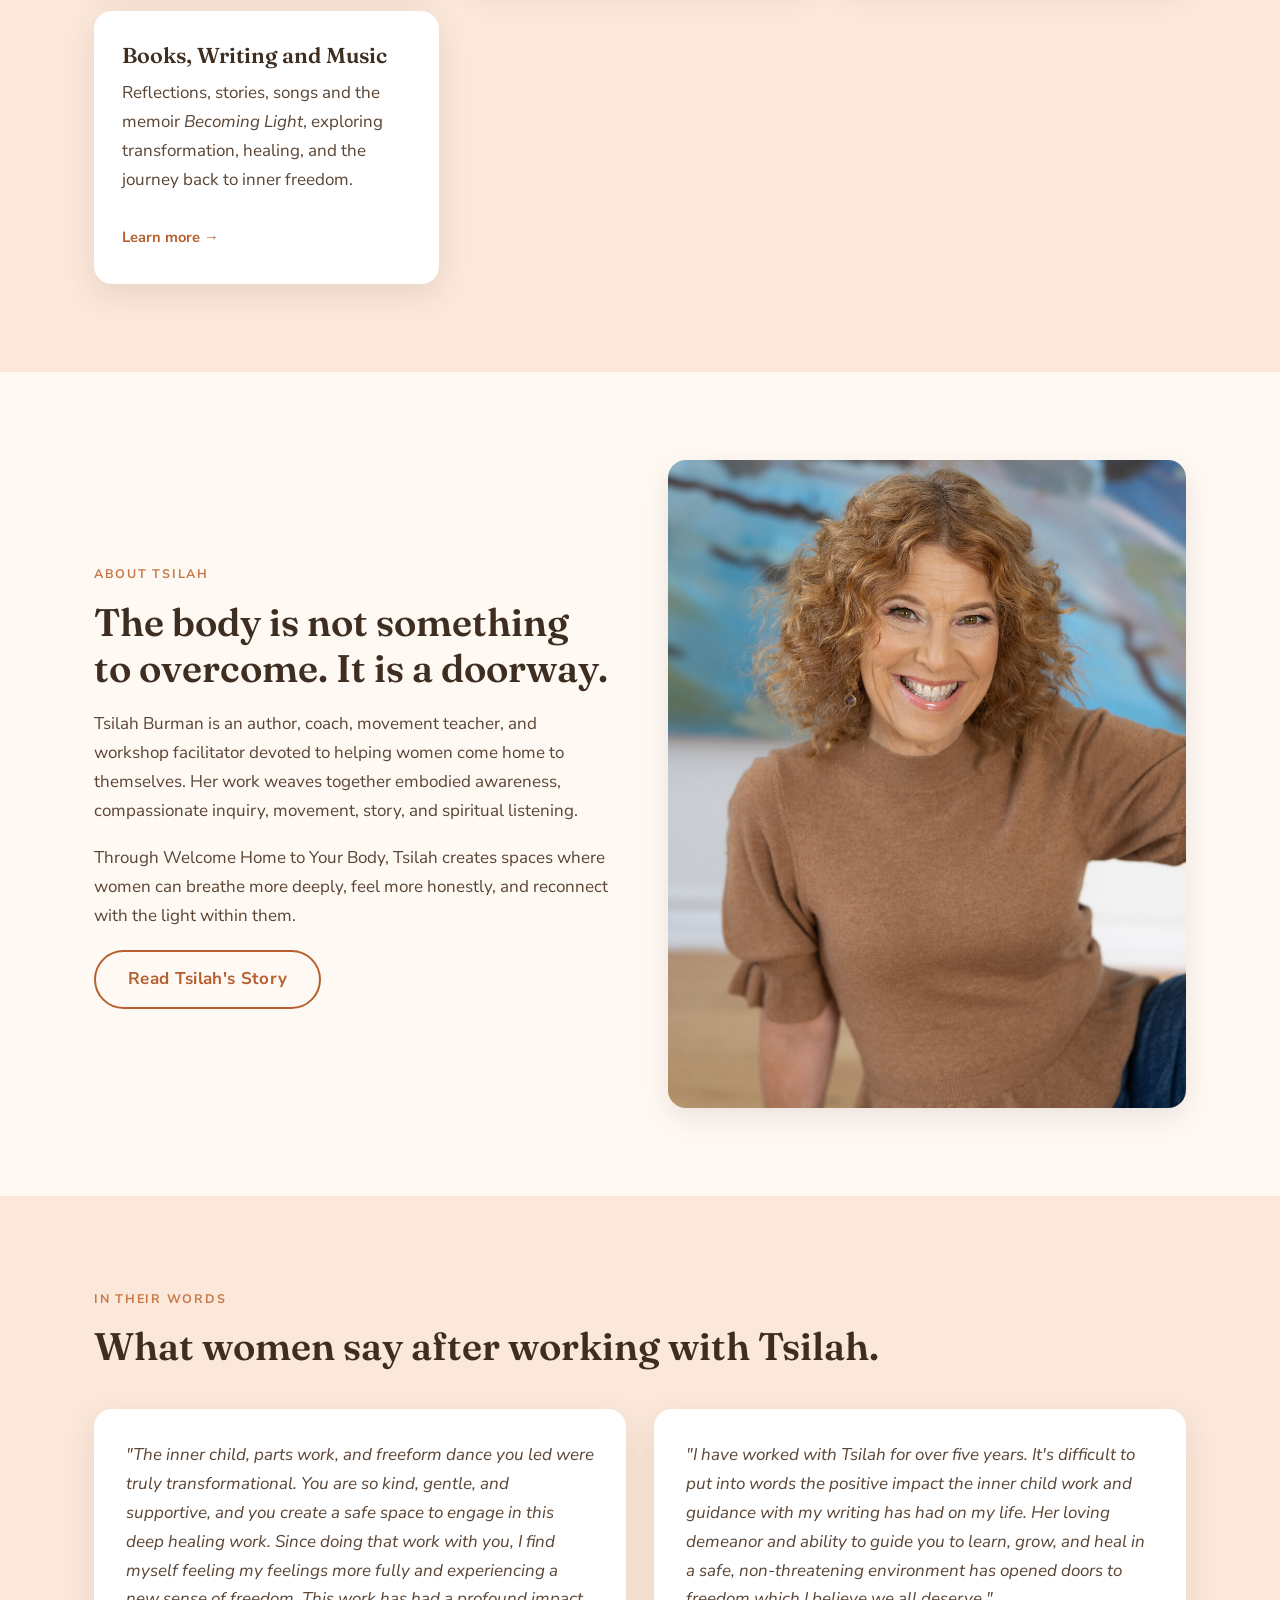
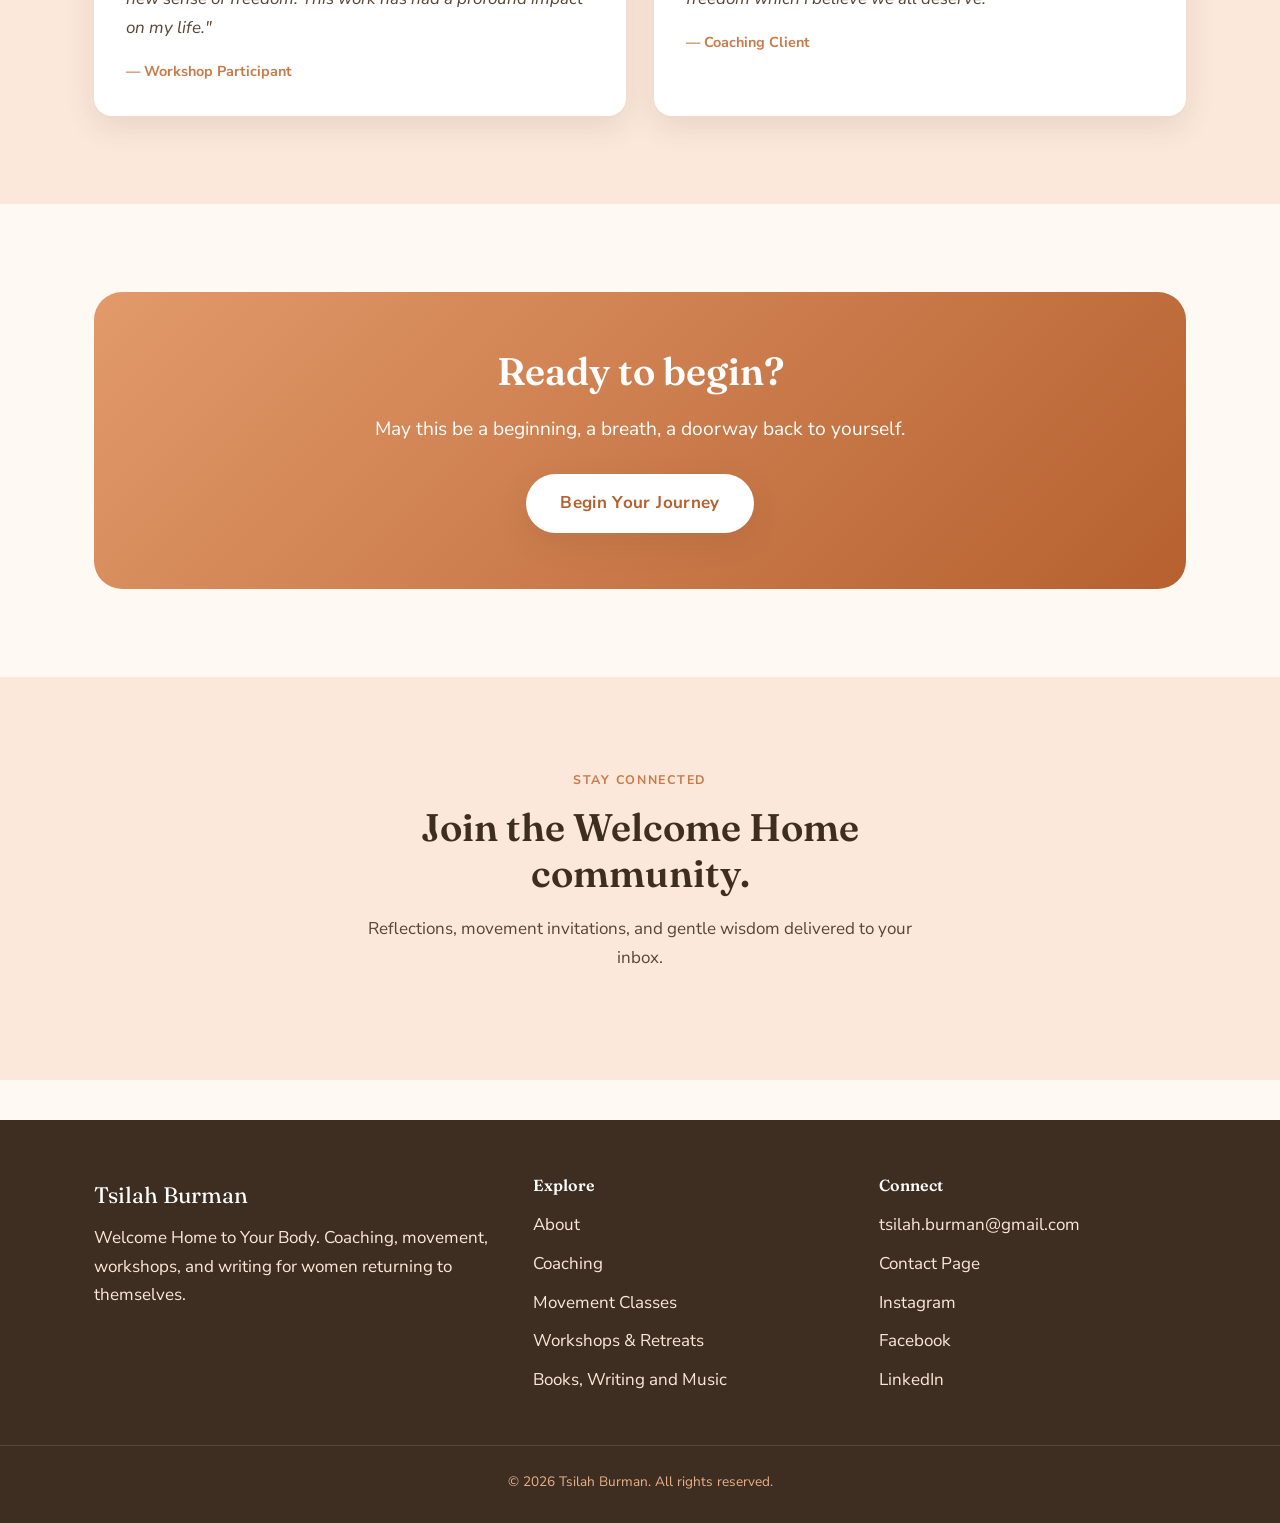
==== commit 67be98ff: "Sign-up page" ====
--- a/index.html
+++ b/index.html
@@ -136,6 +136,15 @@
   </div>
 </section>
 
+<section class="section section--peach">
+  <div class="container" style="text-align:center; max-width:600px;">
+    <span class="eyebrow">Stay Connected</span>
+    <h2>Join the Welcome Home community.</h2>
+    <p>Reflections, movement invitations, and gentle wisdom delivered to your inbox.</p>
+    <script async data-uid="1c438d5a54" src="https://tsilah-burman.kit.com/1c438d5a54/index.js"></script>
+  </div>
+</section>
+
 <footer class="site-footer">
   <div class="container footer-grid">
     <div>
